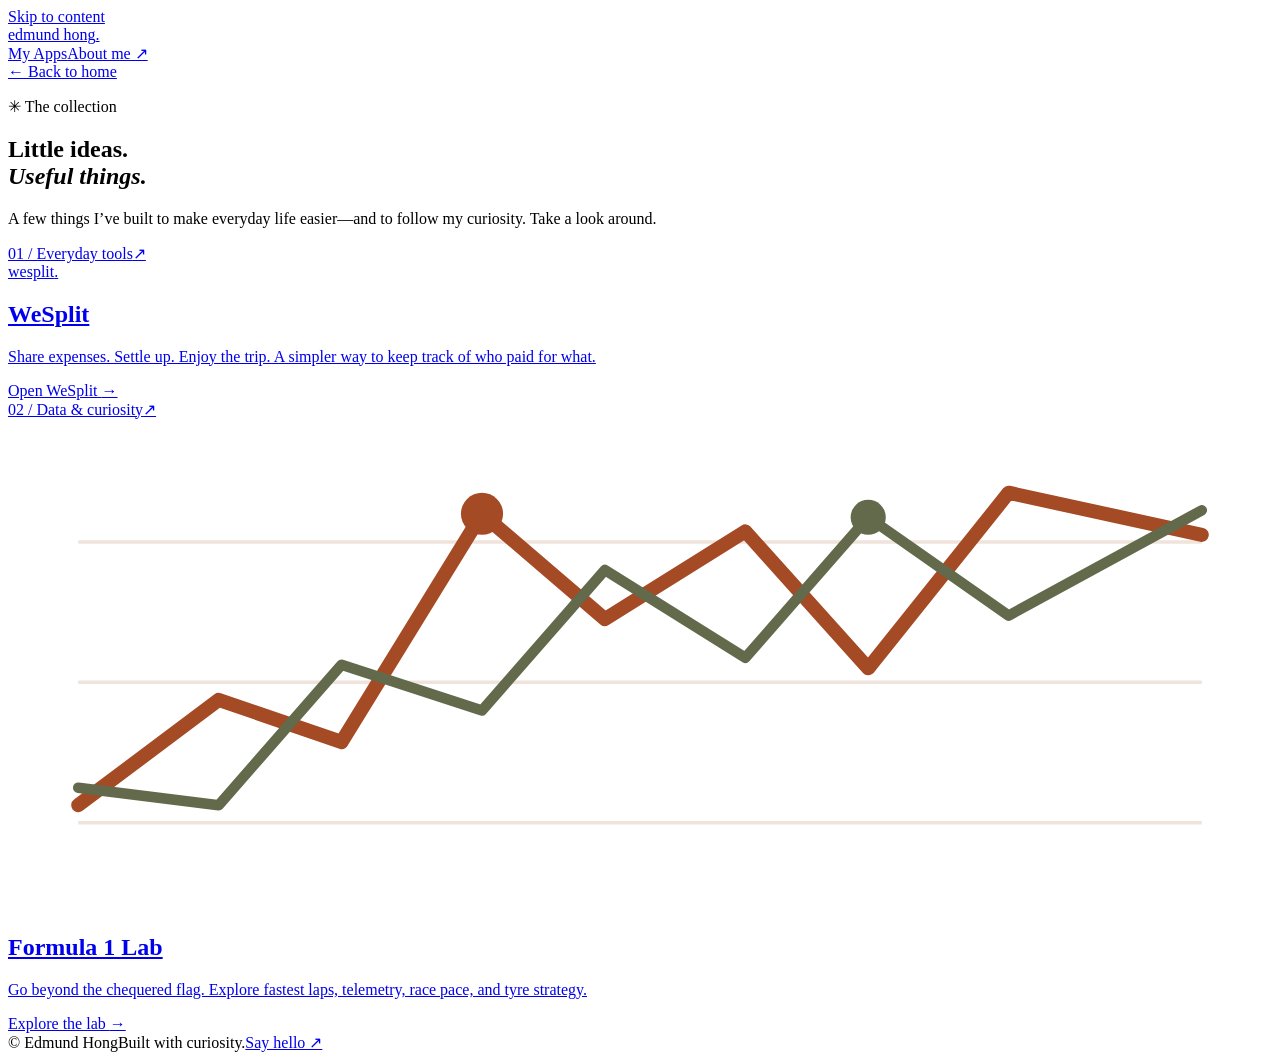
==== public/apps/index.html @ 48f9a4eb "Refresh homepage and apps directory with social follow links" ====
<!doctype html>
<html lang="en"><head><meta charset="utf-8"><meta name="viewport" content="width=device-width, initial-scale=1"><meta name="description" content="Explore Edmund Hong’s apps: WeSplit for shared expenses and Formula 1 Lab for race data and analysis."><meta name="theme-color" content="#f7f4ec"><title>My Apps — Edmund Hong</title><link rel="icon" href="/favicon.svg" type="image/svg+xml"><link rel="stylesheet" href="/styles.css"></head>
<body><a class="skip-link" href="#main">Skip to content</a><header class="site-header wrap"><a class="wordmark" href="/" aria-label="Edmund Hong home">edmund hong<span class="brand-dot">.</span></a><nav aria-label="Main navigation"><a class="current-page" href="/apps/" aria-current="page">My Apps</a><a href="/#about">About me ↗</a></nav></header>
<main id="main" class="wrap" tabindex="-1"><a class="back-link" href="/"><span aria-hidden="true">←</span> Back to home</a><section class="hero apps-hero" aria-labelledby="apps-title"><p class="eyebrow"><span class="little-star" aria-hidden="true">✳</span> The collection</p><h1 id="apps-title">Little ideas.<br><em>Useful things.</em></h1><p>A few things I’ve built to make everyday life easier—and to follow my curiosity. Take a look around.</p></section>
<section aria-label="My apps" class="directory-grid">
<a class="directory-card" href="/wesplit"><div class="card-top"><span class="app-category">01 / Everyday tools</span><span class="circle-arrow" aria-hidden="true">↗</span></div><div class="directory-art split-art" aria-hidden="true"><span class="split-mark">we<span>split</span>.</span></div><div class="card-copy"><h2>WeSplit</h2><p>Share expenses. Settle up. Enjoy the trip. A simpler way to keep track of who paid for what.</p></div><span class="card-cta">Open WeSplit <span aria-hidden="true">→</span></span></a>
<a class="directory-card" href="/formula1-dataanalysis"><div class="card-top"><span class="app-category">02 / Data &amp; curiosity</span><span class="circle-arrow" aria-hidden="true">↗</span></div><div class="directory-art f1-art" aria-hidden="true"><svg viewBox="0 0 360 140" fill="none"><path d="M20 115H340M20 75H340M20 35H340" stroke="#ad724c" stroke-opacity=".2"/><path d="m20 110 40-30 35 12 40-65 35 30 40-25 35 39 40-50 55 12" stroke="#a44a25" stroke-width="4" stroke-linecap="round" stroke-linejoin="round"/><path d="m20 105 40 5 35-40 40 13 35-40 40 25 35-40 40 28 55-30" stroke="#626a4b" stroke-width="3" stroke-linecap="round" stroke-linejoin="round"/><circle cx="135" cy="27" r="6" fill="#a44a25"/><circle cx="245" cy="28" r="5" fill="#626a4b"/></svg></div><div class="card-copy"><h2>Formula 1 Lab</h2><p>Go beyond the chequered flag. Explore fastest laps, telemetry, race pace, and tyre strategy.</p></div><span class="card-cta">Explore the lab <span aria-hidden="true">→</span></span></a>
</section></main><footer class="site-footer wrap"><span>© Edmund Hong</span><span>Built with curiosity.</span><a href="mailto:edmundhongkf@gmail.com">Say hello ↗</a></footer></body></html>
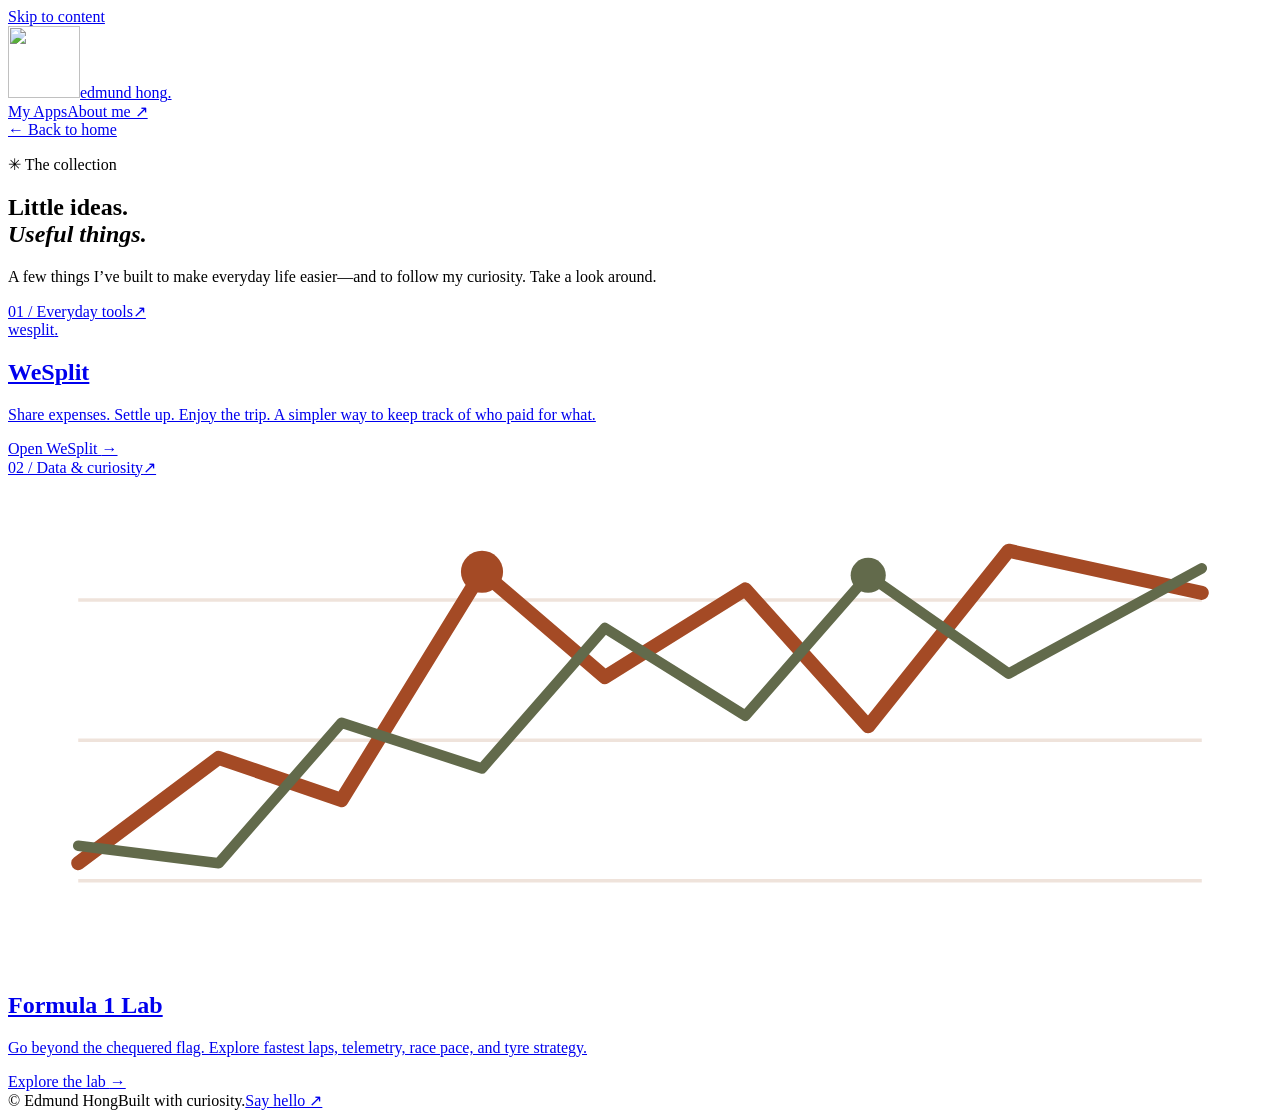
==== commit 4592e5a2: "Use ED logo for site branding and default icons" ====
--- a/public/apps/index.html
+++ b/public/apps/index.html
@@ -1,6 +1,6 @@
 <!doctype html>
-<html lang="en"><head><meta charset="utf-8"><meta name="viewport" content="width=device-width, initial-scale=1"><meta name="description" content="Explore Edmund Hong’s apps: WeSplit for shared expenses and Formula 1 Lab for race data and analysis."><meta name="theme-color" content="#f7f4ec"><title>My Apps — Edmund Hong</title><link rel="icon" href="/favicon.svg" type="image/svg+xml"><link rel="stylesheet" href="/styles.css"></head>
-<body><a class="skip-link" href="#main">Skip to content</a><header class="site-header wrap"><a class="wordmark" href="/" aria-label="Edmund Hong home">edmund hong<span class="brand-dot">.</span></a><nav aria-label="Main navigation"><a class="current-page" href="/apps/" aria-current="page">My Apps</a><a href="/#about">About me ↗</a></nav></header>
+<html lang="en"><head><meta charset="utf-8"><meta name="viewport" content="width=device-width, initial-scale=1"><meta name="description" content="Explore Edmund Hong’s apps: WeSplit for shared expenses and Formula 1 Lab for race data and analysis."><meta name="theme-color" content="#f7f4ec"><title>My Apps — Edmund Hong</title><link rel="icon" href="/favicon.ico?v=ed-logo" sizes="any"><link rel="icon" href="/icon-32.png" type="image/png" sizes="32x32"><link rel="apple-touch-icon" href="/icon-180.png"><link rel="manifest" href="/site.webmanifest"><link rel="stylesheet" href="/styles.css"></head>
+<body><a class="skip-link" href="#main">Skip to content</a><header class="site-header wrap"><a class="wordmark" href="/" aria-label="Edmund Hong home"><img class="site-logo" src="/images/ed-logo.png" alt="" width="72" height="72"><span>edmund hong<span class="brand-dot">.</span></span></a><nav aria-label="Main navigation"><a class="current-page" href="/apps/" aria-current="page">My Apps</a><a href="/#about">About me ↗</a></nav></header>
 <main id="main" class="wrap" tabindex="-1"><a class="back-link" href="/"><span aria-hidden="true">←</span> Back to home</a><section class="hero apps-hero" aria-labelledby="apps-title"><p class="eyebrow"><span class="little-star" aria-hidden="true">✳</span> The collection</p><h1 id="apps-title">Little ideas.<br><em>Useful things.</em></h1><p>A few things I’ve built to make everyday life easier—and to follow my curiosity. Take a look around.</p></section>
 <section aria-label="My apps" class="directory-grid">
 <a class="directory-card" href="/wesplit"><div class="card-top"><span class="app-category">01 / Everyday tools</span><span class="circle-arrow" aria-hidden="true">↗</span></div><div class="directory-art split-art" aria-hidden="true"><span class="split-mark">we<span>split</span>.</span></div><div class="card-copy"><h2>WeSplit</h2><p>Share expenses. Settle up. Enjoy the trip. A simpler way to keep track of who paid for what.</p></div><span class="card-cta">Open WeSplit <span aria-hidden="true">→</span></span></a>
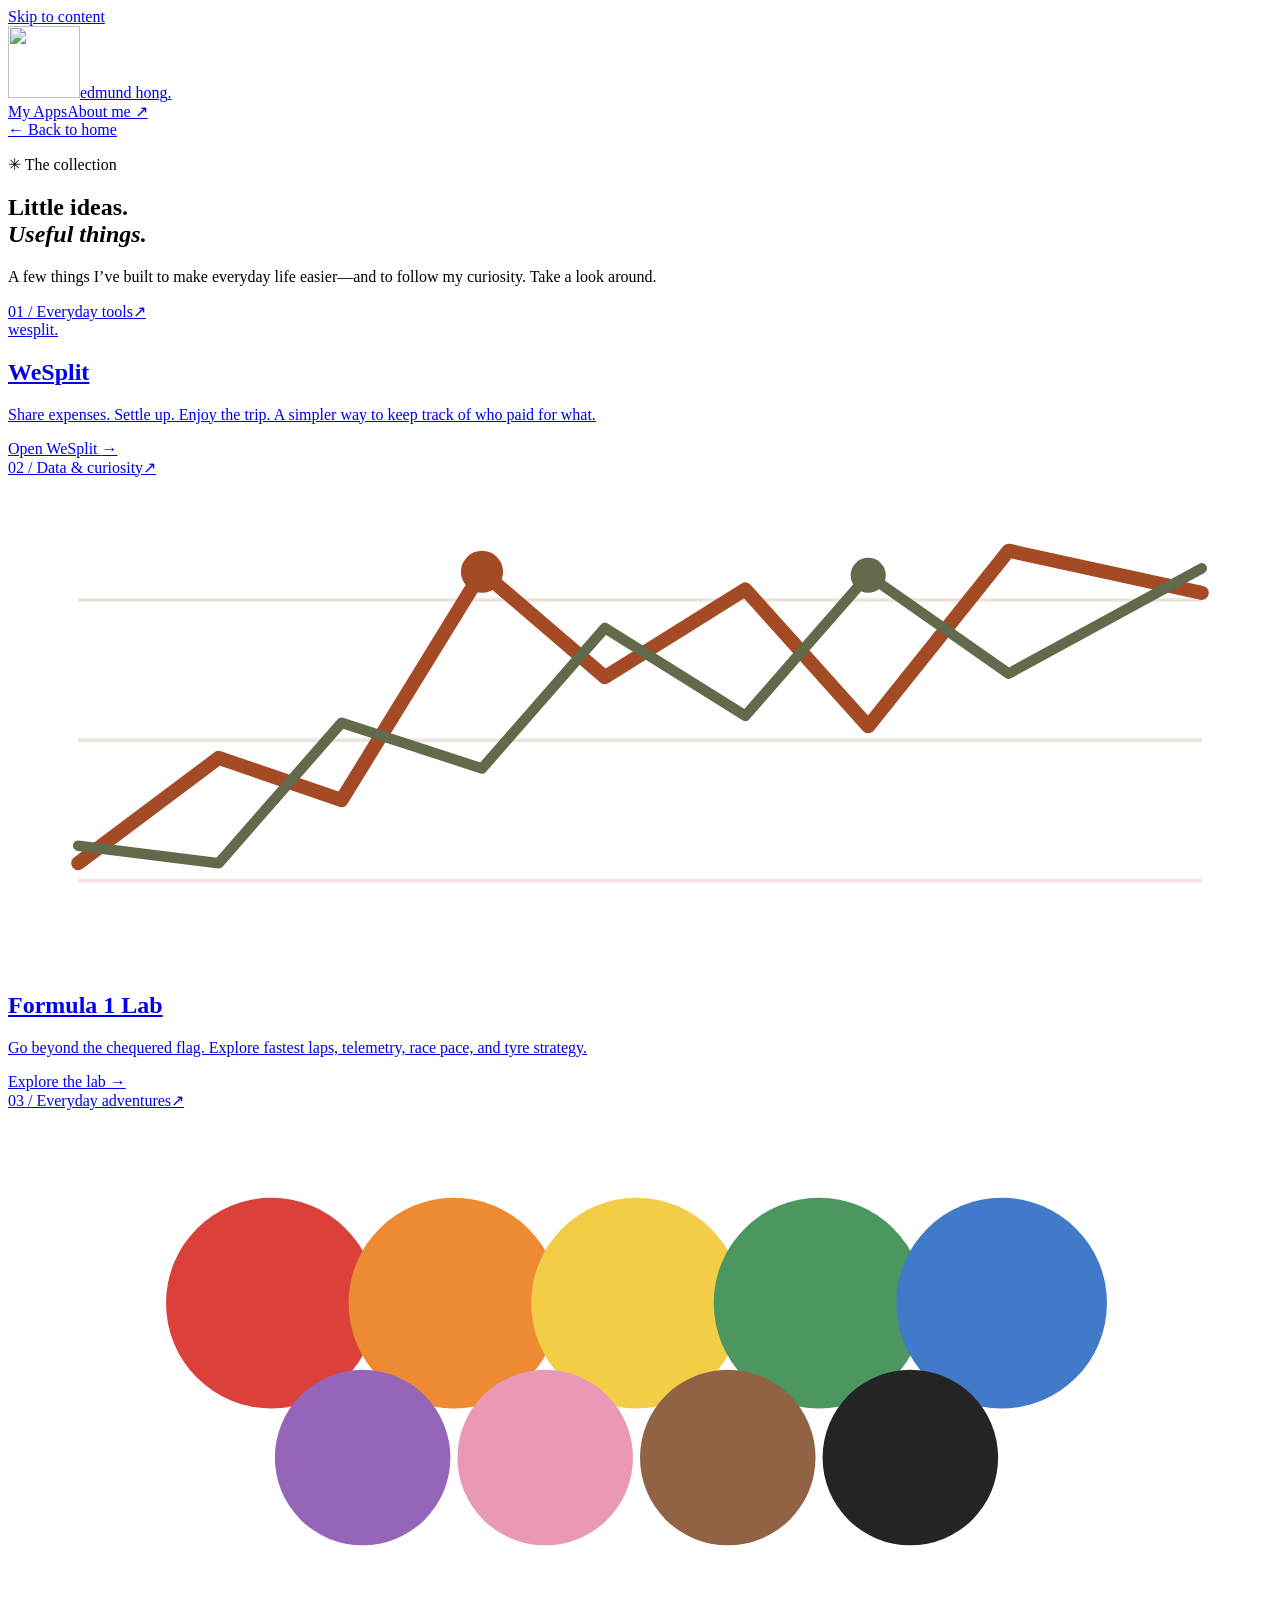
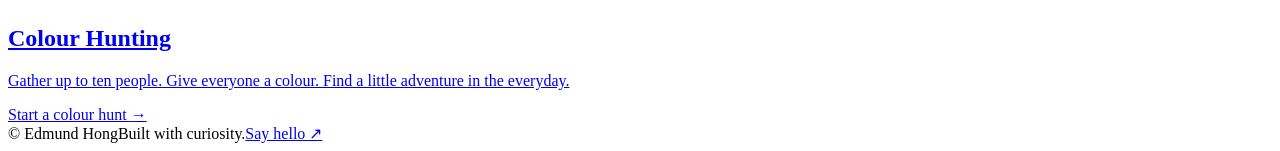
==== commit 1d73c3db: "Add Colour Hunting mini app" ====
--- a/public/apps/index.html
+++ b/public/apps/index.html
@@ -1,8 +1,9 @@
 <!doctype html>
-<html lang="en"><head><meta charset="utf-8"><meta name="viewport" content="width=device-width, initial-scale=1"><meta name="description" content="Explore Edmund Hong’s apps: WeSplit for shared expenses and Formula 1 Lab for race data and analysis."><meta name="theme-color" content="#f7f4ec"><title>My Apps — Edmund Hong</title><link rel="icon" href="/favicon.ico?v=ed-logo" sizes="any"><link rel="icon" href="/icon-32.png" type="image/png" sizes="32x32"><link rel="apple-touch-icon" href="/icon-180.png"><link rel="manifest" href="/site.webmanifest"><link rel="stylesheet" href="/styles.css"></head>
-<body><a class="skip-link" href="#main">Skip to content</a><header class="site-header wrap"><a class="wordmark" href="/" aria-label="Edmund Hong home"><img class="site-logo" src="/images/ed-logo.png" alt="" width="72" height="72"><span>edmund hong<span class="brand-dot">.</span></span></a><nav aria-label="Main navigation"><a class="current-page" href="/apps/" aria-current="page">My Apps</a><a href="/#about">About me ↗</a></nav></header>
+<html lang="en"><head><meta charset="utf-8"><meta name="viewport" content="width=device-width, initial-scale=1"><meta name="description" content="Explore Edmund Hong’s apps: WeSplit for shared expenses, Formula 1 Lab for race data, and Colour Hunting for everyday adventures."><meta name="theme-color" content="#f7f4ec"><title>My Apps — Edmund Hong</title><link rel="icon" href="/favicon.ico?v=ed-logo" sizes="any"><link rel="icon" href="/icon-32.png" type="image/png" sizes="32x32"><link rel="apple-touch-icon" href="/icon-180.png"><link rel="manifest" href="/site.webmanifest"><script src="/theme.js"></script><link rel="stylesheet" href="/styles.css"></head>
+<body><a class="skip-link" href="#main">Skip to content</a><header class="site-header wrap"><a class="wordmark" href="/" aria-label="Edmund Hong home"><img class="site-logo" src="/images/ed-logo.png" alt="" width="72" height="72"><span>edmund hong<span class="brand-dot">.</span></span></a><div class="header-actions"><nav aria-label="Main navigation"><a class="current-page" href="/apps/" aria-current="page">My Apps</a><a href="/#about">About me ↗</a></nav><button class="theme-toggle" type="button" aria-label="Switch to dark theme" title="Switch to dark theme" hidden><svg class="moon-icon" aria-hidden="true" viewBox="0 0 24 24" fill="none" stroke="currentColor" stroke-width="1.7" stroke-linecap="round" stroke-linejoin="round"><path d="M20.5 13.2A8.5 8.5 0 0 1 10.8 3.5 8.5 8.5 0 1 0 20.5 13.2Z"/></svg><svg class="sun-icon" aria-hidden="true" viewBox="0 0 24 24" fill="none" stroke="currentColor" stroke-width="1.7" stroke-linecap="round"><circle cx="12" cy="12" r="4"/><path d="M12 2v2m0 16v2M2 12h2m16 0h2M4.9 4.9l1.4 1.4m11.4 11.4 1.4 1.4M4.9 19.1l1.4-1.4M17.7 6.3l1.4-1.4"/></svg></button></div></header>
 <main id="main" class="wrap" tabindex="-1"><a class="back-link" href="/"><span aria-hidden="true">←</span> Back to home</a><section class="hero apps-hero" aria-labelledby="apps-title"><p class="eyebrow"><span class="little-star" aria-hidden="true">✳</span> The collection</p><h1 id="apps-title">Little ideas.<br><em>Useful things.</em></h1><p>A few things I’ve built to make everyday life easier—and to follow my curiosity. Take a look around.</p></section>
 <section aria-label="My apps" class="directory-grid">
 <a class="directory-card" href="/wesplit"><div class="card-top"><span class="app-category">01 / Everyday tools</span><span class="circle-arrow" aria-hidden="true">↗</span></div><div class="directory-art split-art" aria-hidden="true"><span class="split-mark">we<span>split</span>.</span></div><div class="card-copy"><h2>WeSplit</h2><p>Share expenses. Settle up. Enjoy the trip. A simpler way to keep track of who paid for what.</p></div><span class="card-cta">Open WeSplit <span aria-hidden="true">→</span></span></a>
 <a class="directory-card" href="/formula1-dataanalysis"><div class="card-top"><span class="app-category">02 / Data &amp; curiosity</span><span class="circle-arrow" aria-hidden="true">↗</span></div><div class="directory-art f1-art" aria-hidden="true"><svg viewBox="0 0 360 140" fill="none"><path d="M20 115H340M20 75H340M20 35H340" stroke="#ad724c" stroke-opacity=".2"/><path d="m20 110 40-30 35 12 40-65 35 30 40-25 35 39 40-50 55 12" stroke="#a44a25" stroke-width="4" stroke-linecap="round" stroke-linejoin="round"/><path d="m20 105 40 5 35-40 40 13 35-40 40 25 35-40 40 28 55-30" stroke="#626a4b" stroke-width="3" stroke-linecap="round" stroke-linejoin="round"/><circle cx="135" cy="27" r="6" fill="#a44a25"/><circle cx="245" cy="28" r="5" fill="#626a4b"/></svg></div><div class="card-copy"><h2>Formula 1 Lab</h2><p>Go beyond the chequered flag. Explore fastest laps, telemetry, race pace, and tyre strategy.</p></div><span class="card-cta">Explore the lab <span aria-hidden="true">→</span></span></a>
+<a class="directory-card" href="/colour-hunting"><div class="card-top"><span class="app-category">03 / Everyday adventures</span><span class="circle-arrow" aria-hidden="true">↗</span></div><div class="directory-art" aria-hidden="true"><svg viewBox="0 0 360 140"><circle cx="75" cy="55" r="30" fill="#dc403b"/><circle cx="127" cy="55" r="30" fill="#ed8a32"/><circle cx="179" cy="55" r="30" fill="#f3cd46"/><circle cx="231" cy="55" r="30" fill="#4c9660"/><circle cx="283" cy="55" r="30" fill="#407ac8"/><circle cx="101" cy="99" r="25" fill="#9565b9"/><circle cx="153" cy="99" r="25" fill="#e999b5"/><circle cx="205" cy="99" r="25" fill="#916344"/><circle cx="257" cy="99" r="25" fill="#242424"/></svg></div><div class="card-copy"><h2>Colour Hunting</h2><p>Gather up to ten people. Give everyone a colour. Find a little adventure in the everyday.</p></div><span class="card-cta">Start a colour hunt <span aria-hidden="true">→</span></span></a>
 </section></main><footer class="site-footer wrap"><span>© Edmund Hong</span><span>Built with curiosity.</span><a href="mailto:edmundhongkf@gmail.com">Say hello ↗</a></footer></body></html>
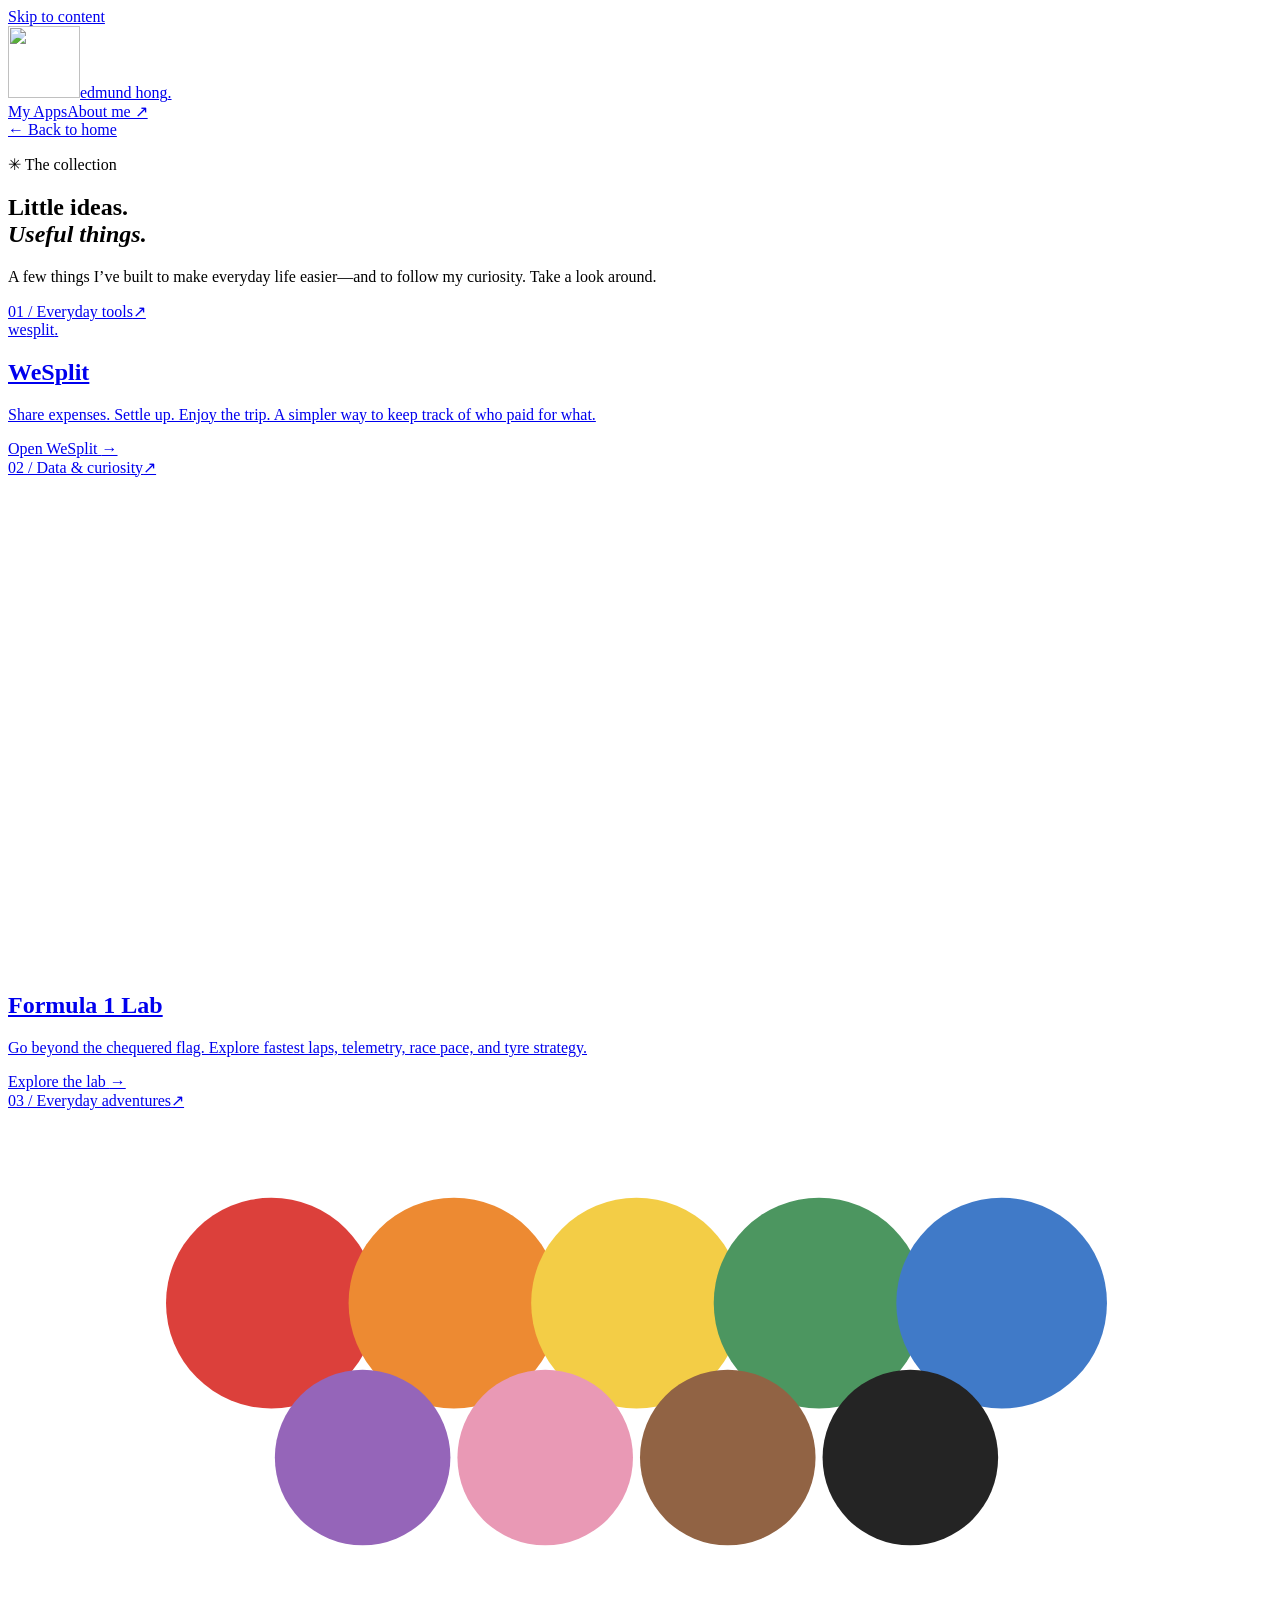
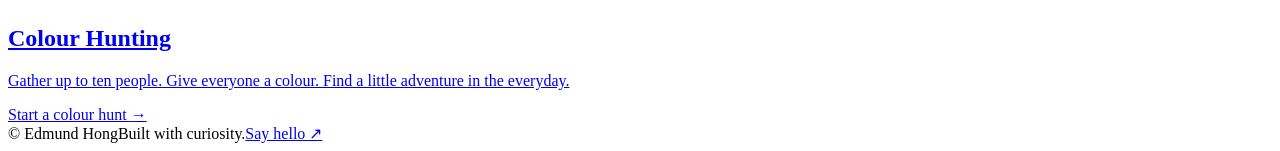
==== commit 86e680b5: "Add animated blue-hour website theme" ====
--- a/public/apps/index.html
+++ b/public/apps/index.html
@@ -1,9 +1,9 @@
 <!doctype html>
-<html lang="en"><head><meta charset="utf-8"><meta name="viewport" content="width=device-width, initial-scale=1"><meta name="description" content="Explore Edmund Hong’s apps: WeSplit for shared expenses, Formula 1 Lab for race data, and Colour Hunting for everyday adventures."><meta name="theme-color" content="#f7f4ec"><title>My Apps — Edmund Hong</title><link rel="icon" href="/favicon.ico?v=ed-logo" sizes="any"><link rel="icon" href="/icon-32.png" type="image/png" sizes="32x32"><link rel="apple-touch-icon" href="/icon-180.png"><link rel="manifest" href="/site.webmanifest"><script src="/theme.js"></script><link rel="stylesheet" href="/styles.css"></head>
+<html lang="en"><head><meta charset="utf-8"><meta name="viewport" content="width=device-width, initial-scale=1"><meta name="description" content="Explore Edmund Hong’s apps: WeSplit for shared expenses, Formula 1 Lab for race data, and Colour Hunting for everyday adventures."><meta name="theme-color" content="#edf3fa"><title>My Apps — Edmund Hong</title><link rel="icon" href="/favicon.ico?v=ed-logo" sizes="any"><link rel="icon" href="/icon-32.png" type="image/png" sizes="32x32"><link rel="apple-touch-icon" href="/icon-180.png"><link rel="manifest" href="/site.webmanifest"><script src="/theme.js"></script><link rel="stylesheet" href="/styles.css"></head>
 <body><a class="skip-link" href="#main">Skip to content</a><header class="site-header wrap"><a class="wordmark" href="/" aria-label="Edmund Hong home"><img class="site-logo" src="/images/ed-logo.png" alt="" width="72" height="72"><span>edmund hong<span class="brand-dot">.</span></span></a><div class="header-actions"><nav aria-label="Main navigation"><a class="current-page" href="/apps/" aria-current="page">My Apps</a><a href="/#about">About me ↗</a></nav><button class="theme-toggle" type="button" aria-label="Switch to dark theme" title="Switch to dark theme" hidden><svg class="moon-icon" aria-hidden="true" viewBox="0 0 24 24" fill="none" stroke="currentColor" stroke-width="1.7" stroke-linecap="round" stroke-linejoin="round"><path d="M20.5 13.2A8.5 8.5 0 0 1 10.8 3.5 8.5 8.5 0 1 0 20.5 13.2Z"/></svg><svg class="sun-icon" aria-hidden="true" viewBox="0 0 24 24" fill="none" stroke="currentColor" stroke-width="1.7" stroke-linecap="round"><circle cx="12" cy="12" r="4"/><path d="M12 2v2m0 16v2M2 12h2m16 0h2M4.9 4.9l1.4 1.4m11.4 11.4 1.4 1.4M4.9 19.1l1.4-1.4M17.7 6.3l1.4-1.4"/></svg></button></div></header>
 <main id="main" class="wrap" tabindex="-1"><a class="back-link" href="/"><span aria-hidden="true">←</span> Back to home</a><section class="hero apps-hero" aria-labelledby="apps-title"><p class="eyebrow"><span class="little-star" aria-hidden="true">✳</span> The collection</p><h1 id="apps-title">Little ideas.<br><em>Useful things.</em></h1><p>A few things I’ve built to make everyday life easier—and to follow my curiosity. Take a look around.</p></section>
 <section aria-label="My apps" class="directory-grid">
 <a class="directory-card" href="/wesplit"><div class="card-top"><span class="app-category">01 / Everyday tools</span><span class="circle-arrow" aria-hidden="true">↗</span></div><div class="directory-art split-art" aria-hidden="true"><span class="split-mark">we<span>split</span>.</span></div><div class="card-copy"><h2>WeSplit</h2><p>Share expenses. Settle up. Enjoy the trip. A simpler way to keep track of who paid for what.</p></div><span class="card-cta">Open WeSplit <span aria-hidden="true">→</span></span></a>
-<a class="directory-card" href="/formula1-dataanalysis"><div class="card-top"><span class="app-category">02 / Data &amp; curiosity</span><span class="circle-arrow" aria-hidden="true">↗</span></div><div class="directory-art f1-art" aria-hidden="true"><svg viewBox="0 0 360 140" fill="none"><path d="M20 115H340M20 75H340M20 35H340" stroke="#ad724c" stroke-opacity=".2"/><path d="m20 110 40-30 35 12 40-65 35 30 40-25 35 39 40-50 55 12" stroke="#a44a25" stroke-width="4" stroke-linecap="round" stroke-linejoin="round"/><path d="m20 105 40 5 35-40 40 13 35-40 40 25 35-40 40 28 55-30" stroke="#626a4b" stroke-width="3" stroke-linecap="round" stroke-linejoin="round"/><circle cx="135" cy="27" r="6" fill="#a44a25"/><circle cx="245" cy="28" r="5" fill="#626a4b"/></svg></div><div class="card-copy"><h2>Formula 1 Lab</h2><p>Go beyond the chequered flag. Explore fastest laps, telemetry, race pace, and tyre strategy.</p></div><span class="card-cta">Explore the lab <span aria-hidden="true">→</span></span></a>
+<a class="directory-card" href="/formula1-dataanalysis"><div class="card-top"><span class="app-category">02 / Data &amp; curiosity</span><span class="circle-arrow" aria-hidden="true">↗</span></div><div class="directory-art f1-art" aria-hidden="true"><svg viewBox="0 0 360 140" fill="none"><path d="M20 115H340M20 75H340M20 35H340" stroke="var(--art-blue)" stroke-opacity=".2"/><path d="m20 110 40-30 35 12 40-65 35 30 40-25 35 39 40-50 55 12" stroke="var(--art-warm)" stroke-width="4" stroke-linecap="round" stroke-linejoin="round"/><path d="m20 105 40 5 35-40 40 13 35-40 40 25 35-40 40 28 55-30" stroke="var(--art-blue)" stroke-width="3" stroke-linecap="round" stroke-linejoin="round"/><circle cx="135" cy="27" r="6" fill="var(--art-warm)"/><circle cx="245" cy="28" r="5" fill="var(--art-blue)"/></svg></div><div class="card-copy"><h2>Formula 1 Lab</h2><p>Go beyond the chequered flag. Explore fastest laps, telemetry, race pace, and tyre strategy.</p></div><span class="card-cta">Explore the lab <span aria-hidden="true">→</span></span></a>
 <a class="directory-card" href="/colour-hunting"><div class="card-top"><span class="app-category">03 / Everyday adventures</span><span class="circle-arrow" aria-hidden="true">↗</span></div><div class="directory-art" aria-hidden="true"><svg viewBox="0 0 360 140"><circle cx="75" cy="55" r="30" fill="#dc403b"/><circle cx="127" cy="55" r="30" fill="#ed8a32"/><circle cx="179" cy="55" r="30" fill="#f3cd46"/><circle cx="231" cy="55" r="30" fill="#4c9660"/><circle cx="283" cy="55" r="30" fill="#407ac8"/><circle cx="101" cy="99" r="25" fill="#9565b9"/><circle cx="153" cy="99" r="25" fill="#e999b5"/><circle cx="205" cy="99" r="25" fill="#916344"/><circle cx="257" cy="99" r="25" fill="#242424"/></svg></div><div class="card-copy"><h2>Colour Hunting</h2><p>Gather up to ten people. Give everyone a colour. Find a little adventure in the everyday.</p></div><span class="card-cta">Start a colour hunt <span aria-hidden="true">→</span></span></a>
 </section></main><footer class="site-footer wrap"><span>© Edmund Hong</span><span>Built with curiosity.</span><a href="mailto:edmundhongkf@gmail.com">Say hello ↗</a></footer></body></html>
